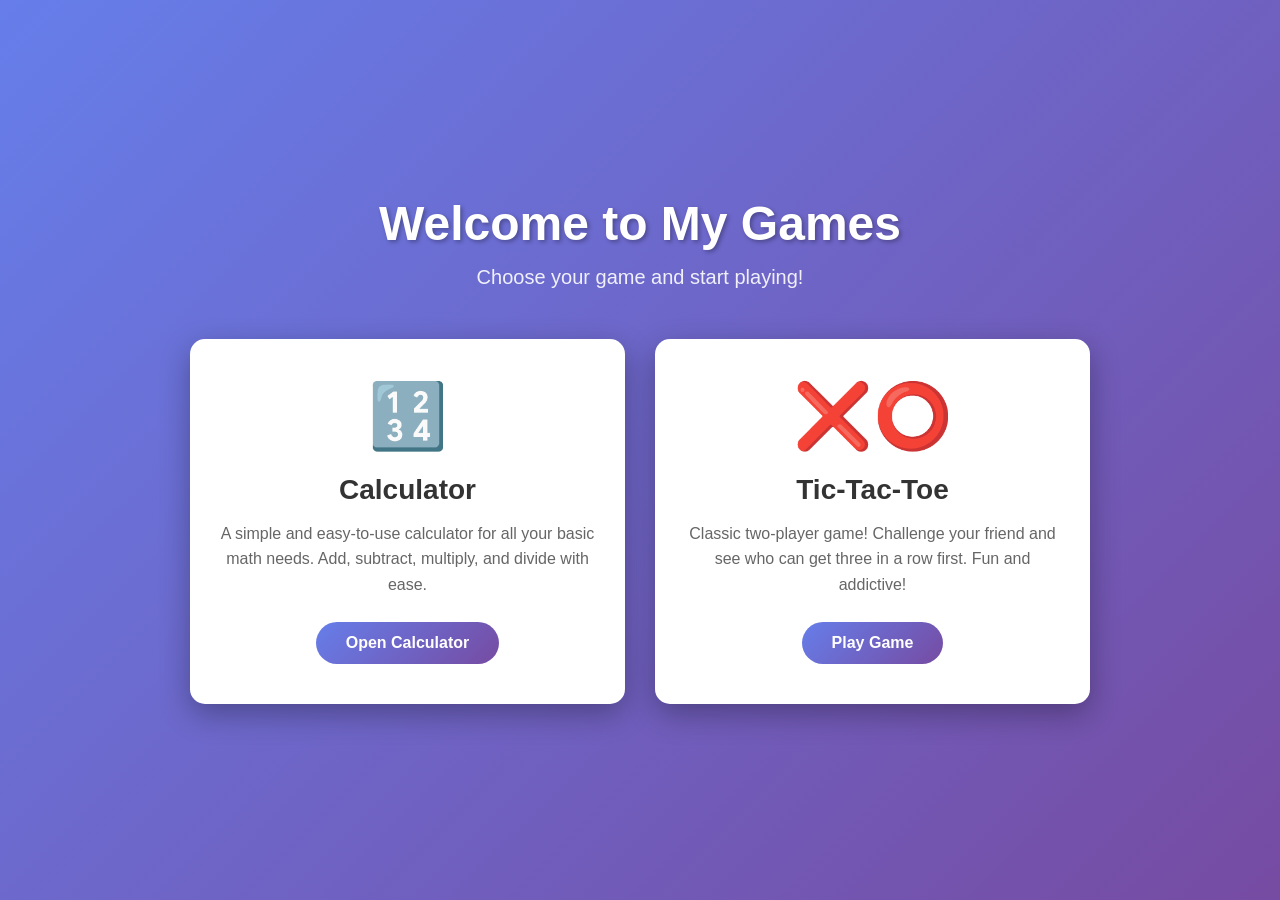
==== index.html @ b6353ec4 "Add files via upload" ====
<!DOCTYPE html>
<html lang="en">
<head>
    <meta charset="UTF-8">
    <meta name="viewport" content="width=device-width, initial-scale=1.0">
    <title>My Games & Tools</title>
    <link rel="stylesheet" href="pro.css">
</head>
<body>
    <div class="container">
        <h1>Welcome to My Games</h1>
        <p class="subtitle">Choose your game and start playing!</p>
        
        <div class="cards">
            <div class="card" onclick="window.location.href='calC.html'">
                <div class="icon">🔢</div>
                <h2>Calculator</h2>
                <p>A simple and easy-to-use calculator for all your basic math needs. Add, subtract, multiply, and divide with ease.</p>
                <a href="calC.html" class="btn">Open Calculator</a>
            </div>
            
            <div class="card" onclick="window.location.href='game.html'">
                <div class="icon">❌⭕</div>
                <h2>Tic-Tac-Toe</h2>
                <p>Classic two-player game! Challenge your friend and see who can get three in a row first. Fun and addictive!</p>
                <a href="game.html" class="btn">Play Game</a>
            </div>
        </div>
        
        
    </div>
</body>
</html>
---- pro.css ----
* {
            margin: 0;
            padding: 0;
            box-sizing: border-box;
        }
        body {
            font-family: 'Segoe UI', Tahoma, Geneva, Verdana, sans-serif;
            background: linear-gradient(135deg, #667eea 0%, #764ba2 100%);
            min-height: 100vh;
            display: flex;
            align-items: center;
            justify-content: center;
            padding: 20px;
        }
        .container {
            text-align: center;
            max-width: 900px;
            width: 100%;
        }
        h1 {
            color: white;
            font-size: 48px;
            margin-bottom: 15px;
            text-shadow: 2px 2px 4px rgba(0,0,0,0.3);
        }
        .subtitle {
            color: rgba(255,255,255,0.9);
            font-size: 20px;
            margin-bottom: 50px;
        }
        .cards {
            display: grid;
            grid-template-columns: repeat(auto-fit, minmax(300px, 1fr));
            gap: 30px;
            margin-top: 40px;
        }
        .card {
            background: white;
            border-radius: 15px;
            padding: 40px 30px;
            box-shadow: 0 10px 30px rgba(0,0,0,0.3);
            transition: transform 0.3s ease, box-shadow 0.3s ease;
            cursor: pointer;
        }
        .card:hover {
            transform: translateY(-10px);
            box-shadow: 0 15px 40px rgba(0,0,0,0.4);
        }
        .icon {
            font-size: 64px;
            margin-bottom: 20px;
        }
        .card h2 {
            color: #333;
            font-size: 28px;
            margin-bottom: 15px;
        }
        .card p {
            color: #666;
            font-size: 16px;
            line-height: 1.6;
            margin-bottom: 25px;
        }
        .btn {
            display: inline-block;
            padding: 12px 30px;
            background: linear-gradient(135deg, #667eea 0%, #764ba2 100%);
            color: white;
            text-decoration: none;
            border-radius: 25px;
            font-weight: 600;
            transition: opacity 0.3s ease;
        }
        .btn:hover {
            opacity: 0.9;
        }
        .footer {
            margin-top: 60px;
            color: rgba(255,255,255,0.8);
            font-size: 14px;
        }
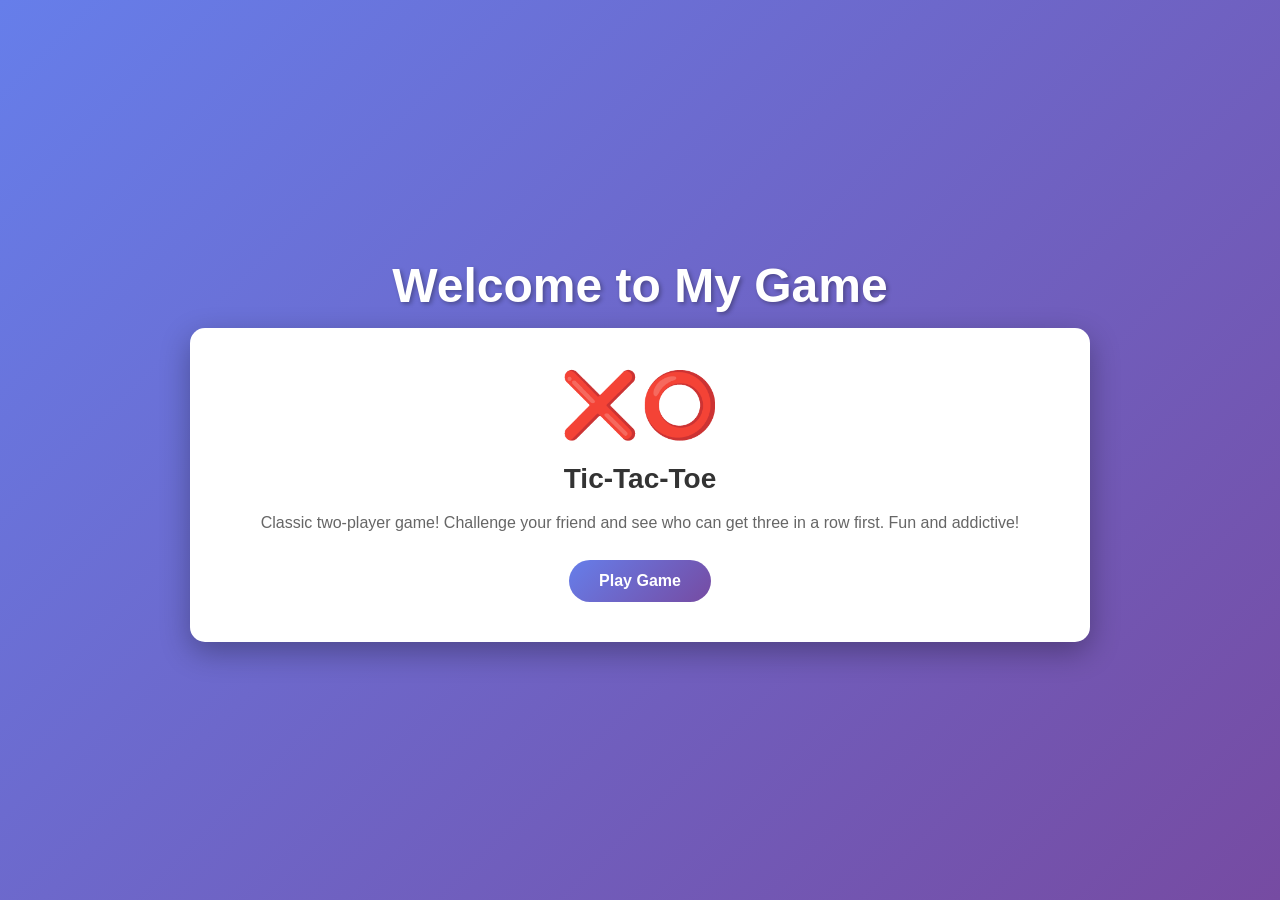
==== commit 11cf13db: "Update index.html" ====
--- a/index.html
+++ b/index.html
@@ -3,22 +3,12 @@
 <head>
     <meta charset="UTF-8">
     <meta name="viewport" content="width=device-width, initial-scale=1.0">
-    <title>My Games & Tools</title>
+    <title>My Game </title>
     <link rel="stylesheet" href="pro.css">
 </head>
 <body>
     <div class="container">
-        <h1>Welcome to My Games</h1>
-        <p class="subtitle">Choose your game and start playing!</p>
-        
-        <div class="cards">
-            <div class="card" onclick="window.location.href='calC.html'">
-                <div class="icon">🔢</div>
-                <h2>Calculator</h2>
-                <p>A simple and easy-to-use calculator for all your basic math needs. Add, subtract, multiply, and divide with ease.</p>
-                <a href="calC.html" class="btn">Open Calculator</a>
-            </div>
-            
+        <h1>Welcome to My Game </h1>    
             <div class="card" onclick="window.location.href='game.html'">
                 <div class="icon">❌⭕</div>
                 <h2>Tic-Tac-Toe</h2>
@@ -30,4 +20,5 @@
         
     </div>
 </body>
-</html>+
+</html>
